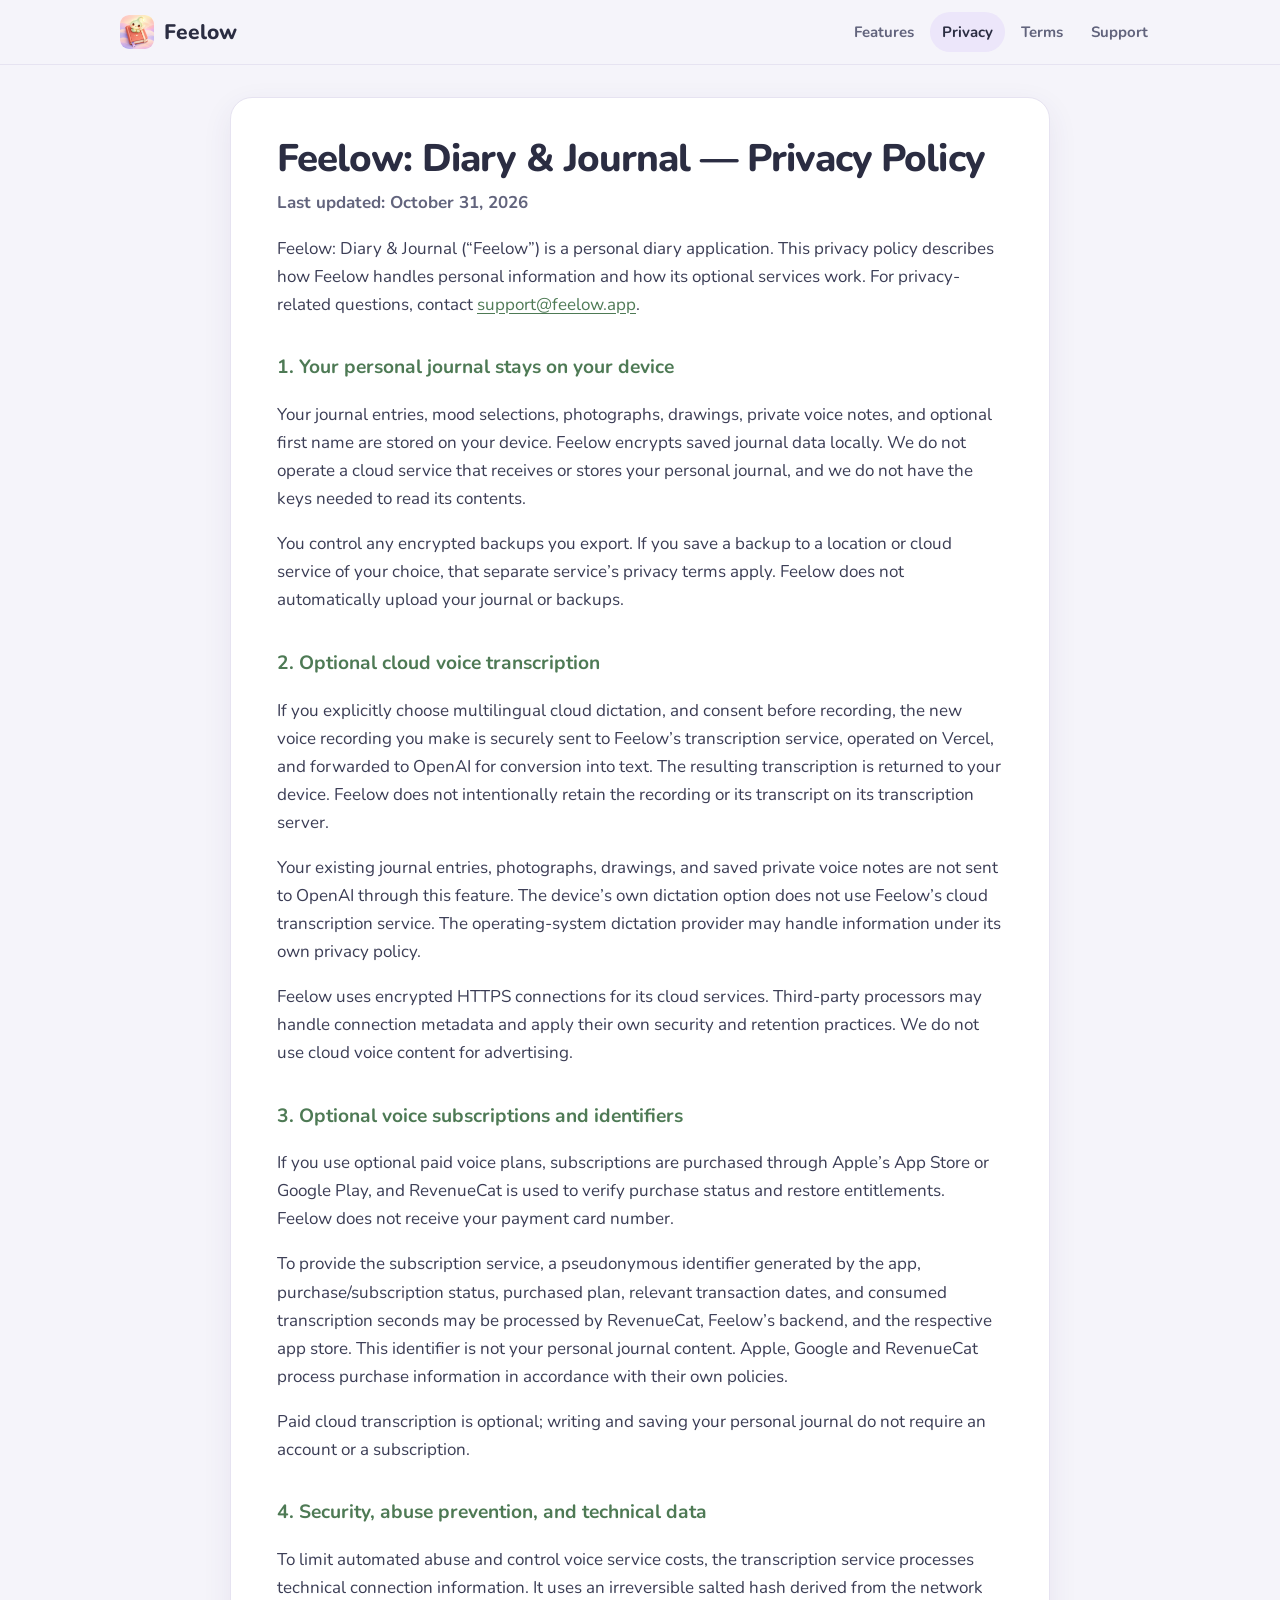
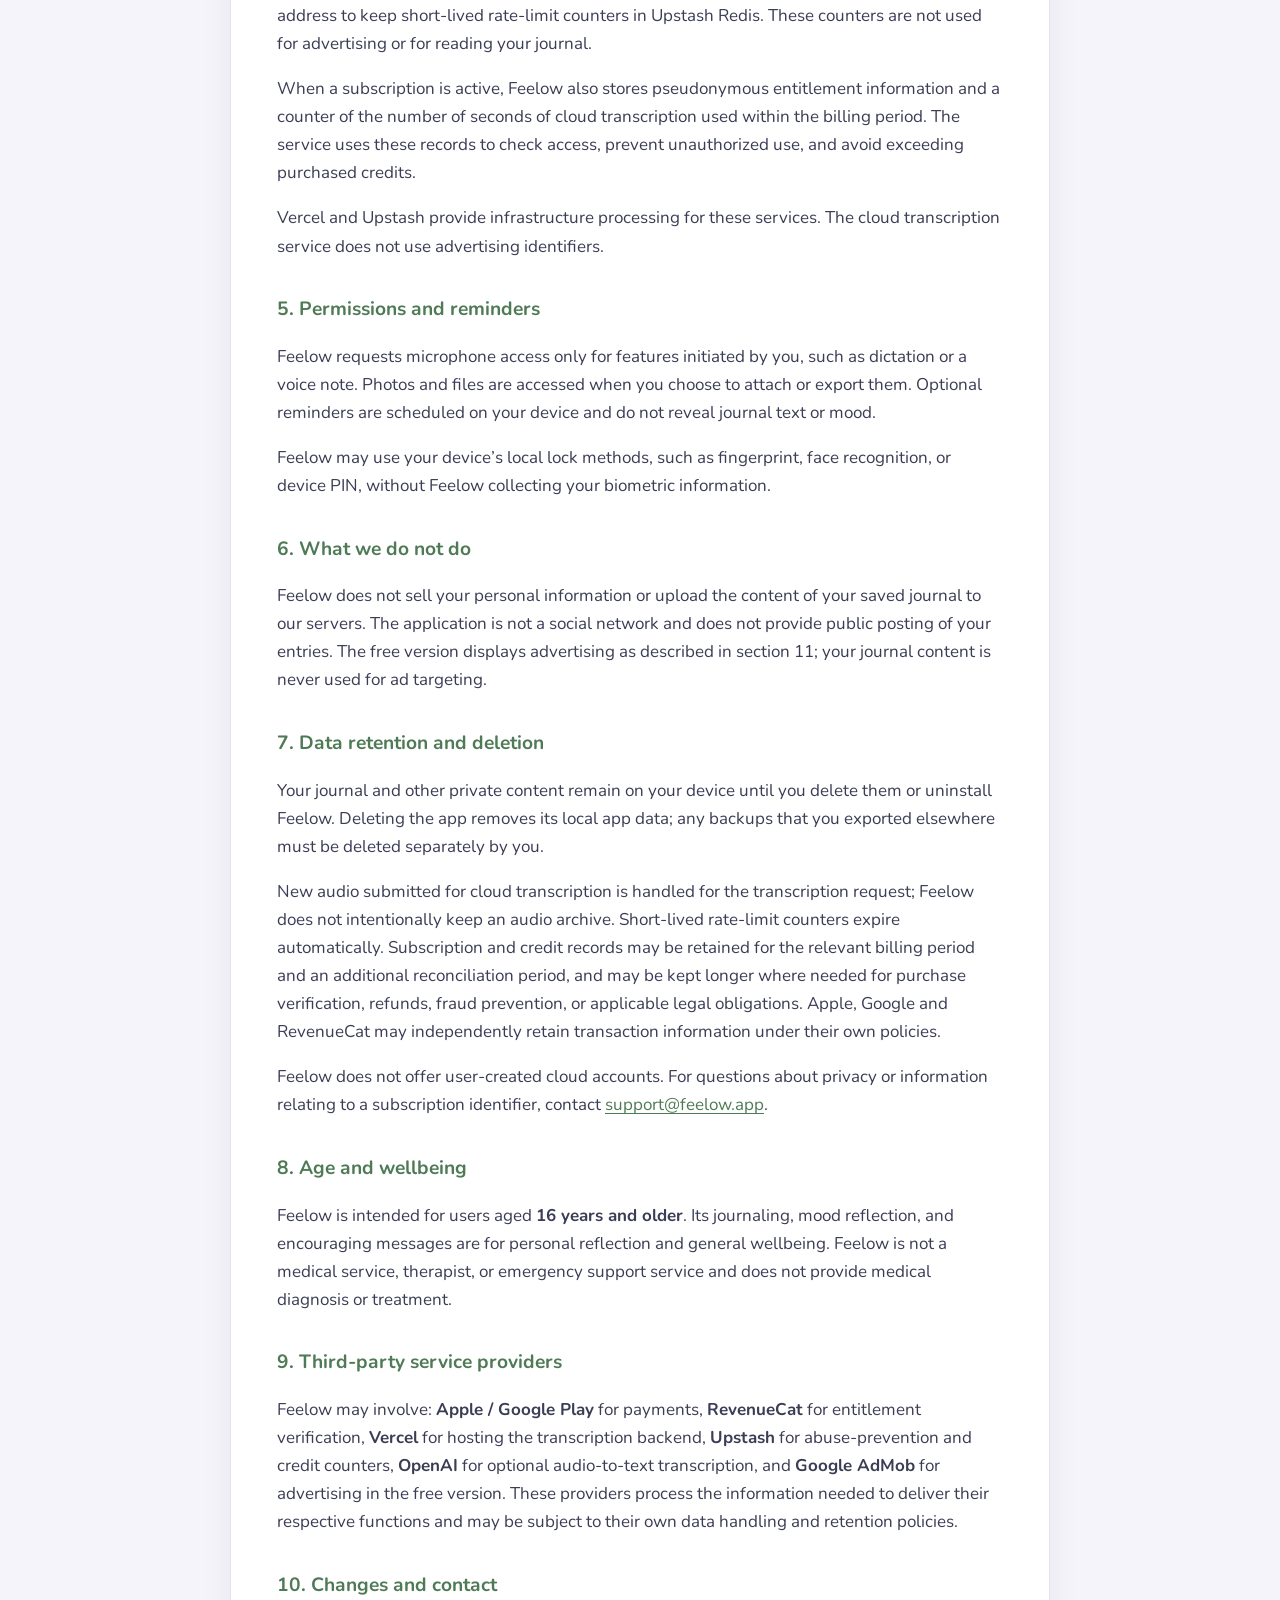
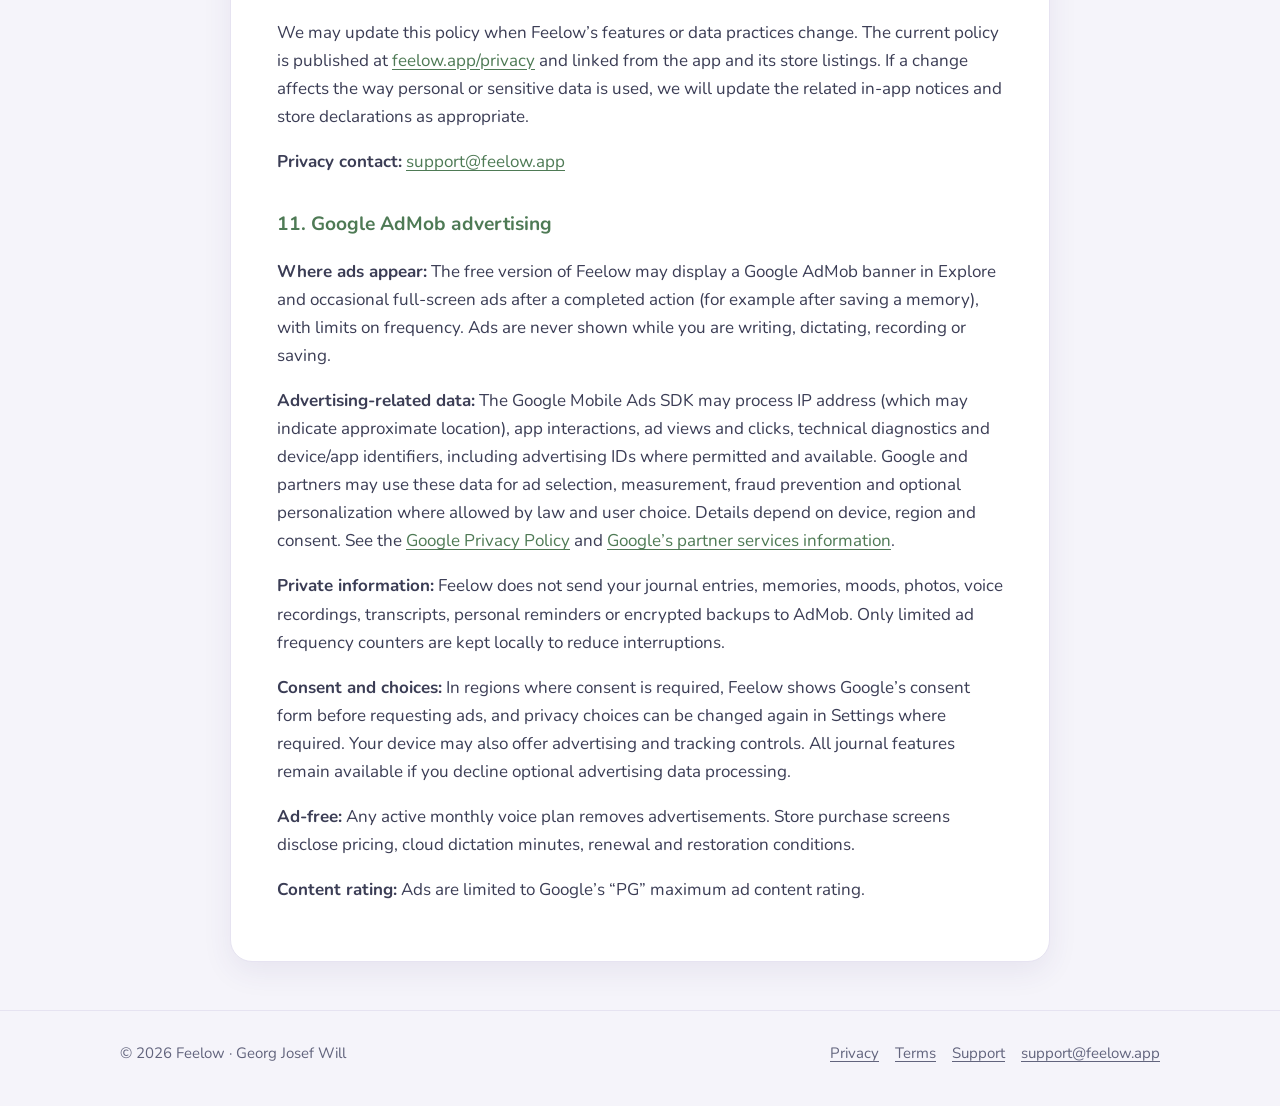
==== privacy/index.html @ 4b8e2bd8 "feat: Feelow website v1 (home, privacy, terms, support, app-ads.txt) Co-Authored-By: Claude Opus 5.5" ====
<!doctype html>
<html lang="en">
<head>
<meta charset="utf-8">
<meta name="viewport" content="width=device-width, initial-scale=1">
<title>Privacy Policy — Feelow</title>
<meta name="description" content="Privacy Policy for Feelow: Diary & Journal — local journal encryption, optional cloud dictation, subscriptions and Google AdMob advertising.">
<link rel="canonical" href="https://feelow.app/privacy/">
<meta name="theme-color" content="#F5F4FA">
<link rel="icon" type="image/png" sizes="32x32" href="/assets/img/favicon-32.png">
<link rel="apple-touch-icon" href="/assets/img/apple-touch-icon.png">
<link rel="stylesheet" href="/assets/css/site.css">
</head>
<body>
<header class="site-header">
  <div class="wrap">
    <a class="brand" href="/"><img src="/assets/img/icon-256.webp" alt="" width="34" height="34">Feelow</a>
    <nav class="nav" aria-label="Main">
      <a href="/#features">Features</a>
      <a href="/privacy/" aria-current="page">Privacy</a>
      <a href="/terms/">Terms</a>
      <a href="/support/">Support</a>
    </nav>
  </div>
</header>
<main>
<article class="doc">
<h1>Feelow: Diary &amp; Journal — Privacy Policy</h1>
<p class="updated">Last updated: October 31, 2026</p>
<p>Feelow: Diary &amp; Journal (“Feelow”) is a personal diary application. This privacy policy describes how Feelow handles personal information and how its optional services work. For privacy-related questions, contact <a href="mailto:support@feelow.app">support@feelow.app</a>.</p>

<h2>1. Your personal journal stays on your device</h2>
<p>Your journal entries, mood selections, photographs, drawings, private voice notes, and optional first name are stored on your device. Feelow encrypts saved journal data locally. We do not operate a cloud service that receives or stores your personal journal, and we do not have the keys needed to read its contents.</p>
<p>You control any encrypted backups you export. If you save a backup to a location or cloud service of your choice, that separate service’s privacy terms apply. Feelow does not automatically upload your journal or backups.</p>

<h2>2. Optional cloud voice transcription</h2>
<p>If you explicitly choose multilingual cloud dictation, and consent before recording, the new voice recording you make is securely sent to Feelow’s transcription service, operated on Vercel, and forwarded to OpenAI for conversion into text. The resulting transcription is returned to your device. Feelow does not intentionally retain the recording or its transcript on its transcription server.</p>
<p>Your existing journal entries, photographs, drawings, and saved private voice notes are not sent to OpenAI through this feature. The device’s own dictation option does not use Feelow’s cloud transcription service. The operating-system dictation provider may handle information under its own privacy policy.</p>
<p>Feelow uses encrypted HTTPS connections for its cloud services. Third-party processors may handle connection metadata and apply their own security and retention practices. We do not use cloud voice content for advertising.</p>

<h2>3. Optional voice subscriptions and identifiers</h2>
<p>If you use optional paid voice plans, subscriptions are purchased through Apple’s App Store or Google Play, and RevenueCat is used to verify purchase status and restore entitlements. Feelow does not receive your payment card number.</p>
<p>To provide the subscription service, a pseudonymous identifier generated by the app, purchase/subscription status, purchased plan, relevant transaction dates, and consumed transcription seconds may be processed by RevenueCat, Feelow’s backend, and the respective app store. This identifier is not your personal journal content. Apple, Google and RevenueCat process purchase information in accordance with their own policies.</p>
<p>Paid cloud transcription is optional; writing and saving your personal journal do not require an account or a subscription.</p>

<h2>4. Security, abuse prevention, and technical data</h2>
<p>To limit automated abuse and control voice service costs, the transcription service processes technical connection information. It uses an irreversible salted hash derived from the network address to keep short-lived rate-limit counters in Upstash Redis. These counters are not used for advertising or for reading your journal.</p>
<p>When a subscription is active, Feelow also stores pseudonymous entitlement information and a counter of the number of seconds of cloud transcription used within the billing period. The service uses these records to check access, prevent unauthorized use, and avoid exceeding purchased credits.</p>
<p>Vercel and Upstash provide infrastructure processing for these services. The cloud transcription service does not use advertising identifiers.</p>

<h2>5. Permissions and reminders</h2>
<p>Feelow requests microphone access only for features initiated by you, such as dictation or a voice note. Photos and files are accessed when you choose to attach or export them. Optional reminders are scheduled on your device and do not reveal journal text or mood.</p>
<p>Feelow may use your device’s local lock methods, such as fingerprint, face recognition, or device PIN, without Feelow collecting your biometric information.</p>

<h2>6. What we do not do</h2>
<p>Feelow does not sell your personal information or upload the content of your saved journal to our servers. The application is not a social network and does not provide public posting of your entries. The free version displays advertising as described in section 11; your journal content is never used for ad targeting.</p>

<h2>7. Data retention and deletion</h2>
<p>Your journal and other private content remain on your device until you delete them or uninstall Feelow. Deleting the app removes its local app data; any backups that you exported elsewhere must be deleted separately by you.</p>
<p>New audio submitted for cloud transcription is handled for the transcription request; Feelow does not intentionally keep an audio archive. Short-lived rate-limit counters expire automatically. Subscription and credit records may be retained for the relevant billing period and an additional reconciliation period, and may be kept longer where needed for purchase verification, refunds, fraud prevention, or applicable legal obligations. Apple, Google and RevenueCat may independently retain transaction information under their own policies.</p>
<p>Feelow does not offer user-created cloud accounts. For questions about privacy or information relating to a subscription identifier, contact <a href="mailto:support@feelow.app">support@feelow.app</a>.</p>

<h2>8. Age and wellbeing</h2>
<p>Feelow is intended for users aged <strong>16 years and older</strong>. Its journaling, mood reflection, and encouraging messages are for personal reflection and general wellbeing. Feelow is not a medical service, therapist, or emergency support service and does not provide medical diagnosis or treatment.</p>

<h2>9. Third-party service providers</h2>
<p>Feelow may involve: <strong>Apple / Google Play</strong> for payments, <strong>RevenueCat</strong> for entitlement verification, <strong>Vercel</strong> for hosting the transcription backend, <strong>Upstash</strong> for abuse-prevention and credit counters, <strong>OpenAI</strong> for optional audio-to-text transcription, and <strong>Google AdMob</strong> for advertising in the free version. These providers process the information needed to deliver their respective functions and may be subject to their own data handling and retention policies.</p>

<h2>10. Changes and contact</h2>
<p>We may update this policy when Feelow’s features or data practices change. The current policy is published at <a href="https://feelow.app/privacy/">feelow.app/privacy</a> and linked from the app and its store listings. If a change affects the way personal or sensitive data is used, we will update the related in-app notices and store declarations as appropriate.</p>
<p><strong>Privacy contact:</strong> <a href="mailto:support@feelow.app">support@feelow.app</a></p>

<h2>11. Google AdMob advertising</h2>
<p><strong>Where ads appear:</strong> The free version of Feelow may display a Google AdMob banner in Explore and occasional full-screen ads after a completed action (for example after saving a memory), with limits on frequency. Ads are never shown while you are writing, dictating, recording or saving.</p>
<p><strong>Advertising-related data:</strong> The Google Mobile Ads SDK may process IP address (which may indicate approximate location), app interactions, ad views and clicks, technical diagnostics and device/app identifiers, including advertising IDs where permitted and available. Google and partners may use these data for ad selection, measurement, fraud prevention and optional personalization where allowed by law and user choice. Details depend on device, region and consent. See the <a href="https://policies.google.com/privacy" rel="noopener">Google Privacy Policy</a> and <a href="https://policies.google.com/technologies/partner-sites" rel="noopener">Google’s partner services information</a>.</p>
<p><strong>Private information:</strong> Feelow does not send your journal entries, memories, moods, photos, voice recordings, transcripts, personal reminders or encrypted backups to AdMob. Only limited ad frequency counters are kept locally to reduce interruptions.</p>
<p><strong>Consent and choices:</strong> In regions where consent is required, Feelow shows Google’s consent form before requesting ads, and privacy choices can be changed again in Settings where required. Your device may also offer advertising and tracking controls. All journal features remain available if you decline optional advertising data processing.</p>
<p><strong>Ad-free:</strong> Any active monthly voice plan removes advertisements. Store purchase screens disclose pricing, cloud dictation minutes, renewal and restoration conditions.</p>
<p><strong>Content rating:</strong> Ads are limited to Google’s “PG” maximum ad content rating.</p>
</article>
</main>
<footer class="site-footer">
  <div class="wrap">
    <span>© 2026 Feelow · Georg Josef Will</span>
    <nav aria-label="Footer"><a href="/privacy/">Privacy</a><a href="/terms/">Terms</a><a href="/support/">Support</a><a href="mailto:support@feelow.app">support@feelow.app</a></nav>
  </div>
</footer>
</body>
</html>
---- assets/css/site.css ----
@font-face{font-family:"Nunito";src:url("../fonts/Nunito-400.ttf") format("truetype");font-weight:400;font-display:swap}
@font-face{font-family:"Nunito";src:url("../fonts/Nunito-700.ttf") format("truetype");font-weight:700;font-display:swap}
@font-face{font-family:"Nunito";src:url("../fonts/Nunito-800.ttf") format("truetype");font-weight:800;font-display:swap}

:root{
  --bg:#F5F4FA; --surface:#FFFFFF; --ink:#2B2D42; --muted:#62647D; --line:#E6E3F1;
  --sage:#7FA77A; --sage-deep:#4E7A55; --lavender:#B9A7E0; --lavender-soft:#ECE6FA;
  --honey:#F2C46D; --honey-soft:#FCF1DA; --rose:#F3B6B0;
  --radius:22px; --radius-sm:14px;
  --shadow:0 10px 30px rgba(60,52,110,.08);
  color-scheme:light;
}
*{box-sizing:border-box}
html{-webkit-text-size-adjust:100%}
body{margin:0;background:var(--bg);color:var(--ink);font-family:"Nunito",system-ui,-apple-system,"Segoe UI",Roboto,sans-serif;font-size:17px;line-height:1.65}
img{max-width:100%;height:auto;display:block}
a{color:var(--sage-deep);text-underline-offset:3px}
a:hover{color:var(--ink)}
:focus-visible{outline:3px solid var(--lavender);outline-offset:3px;border-radius:6px}
.wrap{max-width:1080px;margin:0 auto;padding:0 20px}

/* header */
.site-header{position:sticky;top:0;z-index:10;background:rgba(245,244,250,.88);backdrop-filter:saturate(1.4) blur(10px);-webkit-backdrop-filter:saturate(1.4) blur(10px);border-bottom:1px solid var(--line)}
.site-header .wrap{display:flex;align-items:center;justify-content:space-between;height:64px;gap:16px}
.brand{display:flex;align-items:center;gap:10px;font-weight:800;font-size:21px;color:var(--ink);text-decoration:none}
.brand img{width:34px;height:34px;border-radius:9px}
.nav{display:flex;gap:4px;flex-wrap:wrap}
.nav a{color:var(--muted);text-decoration:none;font-weight:700;font-size:15px;padding:8px 12px;border-radius:999px}
.nav a:hover,.nav a[aria-current="page"]{background:var(--lavender-soft);color:var(--ink)}

/* buttons */
.btn{display:inline-flex;align-items:center;gap:10px;padding:14px 22px;border-radius:999px;font-weight:800;text-decoration:none;font-size:16px;line-height:1.2;transition:transform .15s ease, box-shadow .15s ease}
.btn:hover{transform:translateY(-1px)}
.btn-primary{background:var(--ink);color:#fff;box-shadow:0 8px 20px rgba(43,45,66,.22)}
.btn-primary:hover{color:#fff}
.btn-primary small{display:block;font-weight:700;font-size:12px;opacity:.75;letter-spacing:.02em}
.btn-ghost{background:var(--surface);color:var(--muted);border:1px solid var(--line);cursor:default}
.btn svg{width:22px;height:22px;flex:none}

/* hero */
.hero{padding:56px 0 40px}
.hero .wrap{display:grid;grid-template-columns:1.1fr .9fr;gap:40px;align-items:center}
.eyebrow{display:inline-block;background:var(--honey-soft);color:#8A6418;font-weight:800;font-size:13px;letter-spacing:.06em;text-transform:uppercase;padding:6px 12px;border-radius:999px}
h1{font-size:clamp(2.2rem,5.4vw,3.6rem);line-height:1.08;letter-spacing:-.025em;margin:16px 0 16px;font-weight:800}
h1 em{font-style:normal;color:var(--sage-deep)}
.lead{font-size:clamp(1.05rem,2vw,1.22rem);color:var(--muted);max-width:34em;margin:0 0 26px}
.cta-row{display:flex;flex-wrap:wrap;gap:12px;align-items:center}
.fine{font-size:14px;color:var(--muted);margin-top:14px}
.hero-art{position:relative;aspect-ratio:1/1;max-width:440px;justify-self:center;width:100%}
.hero-art .halo{position:absolute;inset:8%;border-radius:50%;background:radial-gradient(circle at 50% 45%, #FFF6D9 0%, #EDE7FB 55%, rgba(237,231,251,0) 72%)}
.hero-art img{position:relative;width:86%;margin:7% auto 0;animation:float 6s ease-in-out infinite}
@keyframes float{0%,100%{transform:translateY(0)}50%{transform:translateY(-10px)}}
@media (prefers-reduced-motion:reduce){.hero-art img{animation:none}}

/* sections */
section{padding:44px 0}
.section-title{font-size:clamp(1.6rem,3.4vw,2.2rem);line-height:1.15;letter-spacing:-.02em;margin:0 0 10px;font-weight:800}
.section-sub{color:var(--muted);margin:0 0 28px;max-width:40em}
.grid{display:grid;gap:18px}
.grid-3{grid-template-columns:repeat(3,1fr)}
.grid-2{grid-template-columns:repeat(2,1fr)}
.card{background:var(--surface);border:1px solid var(--line);border-radius:var(--radius);padding:24px;box-shadow:var(--shadow)}
.card h3{margin:12px 0 6px;font-size:1.12rem;font-weight:800}
.card p{margin:0;color:var(--muted);font-size:16px}
.icon-dot{width:44px;height:44px;border-radius:14px;display:grid;place-items:center;font-size:22px}
.c-sage{background:#E5F0E2}.c-lav{background:var(--lavender-soft)}.c-honey{background:var(--honey-soft)}.c-rose{background:#FBE7E4}

.moods{display:flex;flex-wrap:wrap;gap:10px;margin-top:6px}
.mood{display:inline-flex;align-items:center;gap:8px;background:var(--surface);border:1px solid var(--line);border-radius:999px;padding:7px 14px;font-weight:700;font-size:15px}
.mood i{width:12px;height:12px;border-radius:50%;display:inline-block}

.scene{border-radius:var(--radius);overflow:hidden;box-shadow:var(--shadow);border:1px solid var(--line)}
.split{display:grid;grid-template-columns:1fr 1fr;gap:36px;align-items:center}

.privacy-band{background:linear-gradient(135deg,#EAF2E7 0%,#EEE8FB 100%);border-radius:28px;padding:36px;display:grid;grid-template-columns:auto 1fr;gap:28px;align-items:center}
.privacy-band img{width:150px}
.privacy-band ul{margin:10px 0 0;padding-left:20px;color:var(--ink)}
.privacy-band li{margin:4px 0}

.plans{overflow-x:auto;-webkit-overflow-scrolling:touch}
table{width:100%;border-collapse:collapse;background:var(--surface);border-radius:var(--radius-sm);overflow:hidden;border:1px solid var(--line);min-width:420px}
th,td{text-align:left;padding:12px 16px;border-bottom:1px solid var(--line);font-size:16px}
th{background:var(--lavender-soft);font-weight:800}
tr:last-child td{border-bottom:0}

.faq details{background:var(--surface);border:1px solid var(--line);border-radius:var(--radius-sm);padding:16px 20px;margin-bottom:10px}
.faq summary{cursor:pointer;font-weight:800;list-style:none;display:flex;justify-content:space-between;gap:12px}
.faq summary::-webkit-details-marker{display:none}
.faq summary::after{content:"+";font-size:22px;line-height:1;color:var(--muted)}
.faq details[open] summary::after{content:"–"}
.faq details p{margin:10px 0 0;color:var(--muted)}

/* legal / doc pages */
.doc{max-width:820px;margin:32px auto 48px;background:var(--surface);border:1px solid var(--line);border-radius:var(--radius);padding:40px 46px;box-shadow:var(--shadow)}
.doc h1{font-size:clamp(1.8rem,4vw,2.4rem);margin-top:0}
.doc h2{font-size:1.2rem;margin:2.1rem 0 .4rem;color:var(--sage-deep)}
.doc p,.doc li{color:#3B3D55}
.doc .updated{color:var(--muted);font-weight:700;margin-top:-6px}
.callout{background:var(--honey-soft);border-radius:var(--radius-sm);padding:16px 18px;margin:18px 0;color:#5B4614}

/* footer */
.site-footer{border-top:1px solid var(--line);padding:30px 0 40px;color:var(--muted);font-size:15px}
.site-footer .wrap{display:flex;flex-wrap:wrap;justify-content:space-between;gap:14px;align-items:center}
.site-footer nav{display:flex;flex-wrap:wrap;gap:16px}
.site-footer a{color:var(--muted)}

@media (max-width:860px){
  .hero .wrap,.split{grid-template-columns:1fr}
  .hero{padding-top:28px}
  .hero-art{max-width:300px;order:-1}
  .grid-3{grid-template-columns:1fr 1fr}
  .privacy-band{grid-template-columns:1fr;text-align:left;padding:26px}
  .privacy-band img{width:110px}
}
@media (max-width:600px){
  body{font-size:16px}
  .grid-3,.grid-2{grid-template-columns:1fr}
  .site-header .wrap{height:auto;padding-top:10px;padding-bottom:10px;flex-wrap:wrap}
  .nav a{padding:6px 10px;font-size:14px}
  .doc{margin:0;border:0;border-radius:0;padding:26px 18px;box-shadow:none}
  section{padding:32px 0}
}
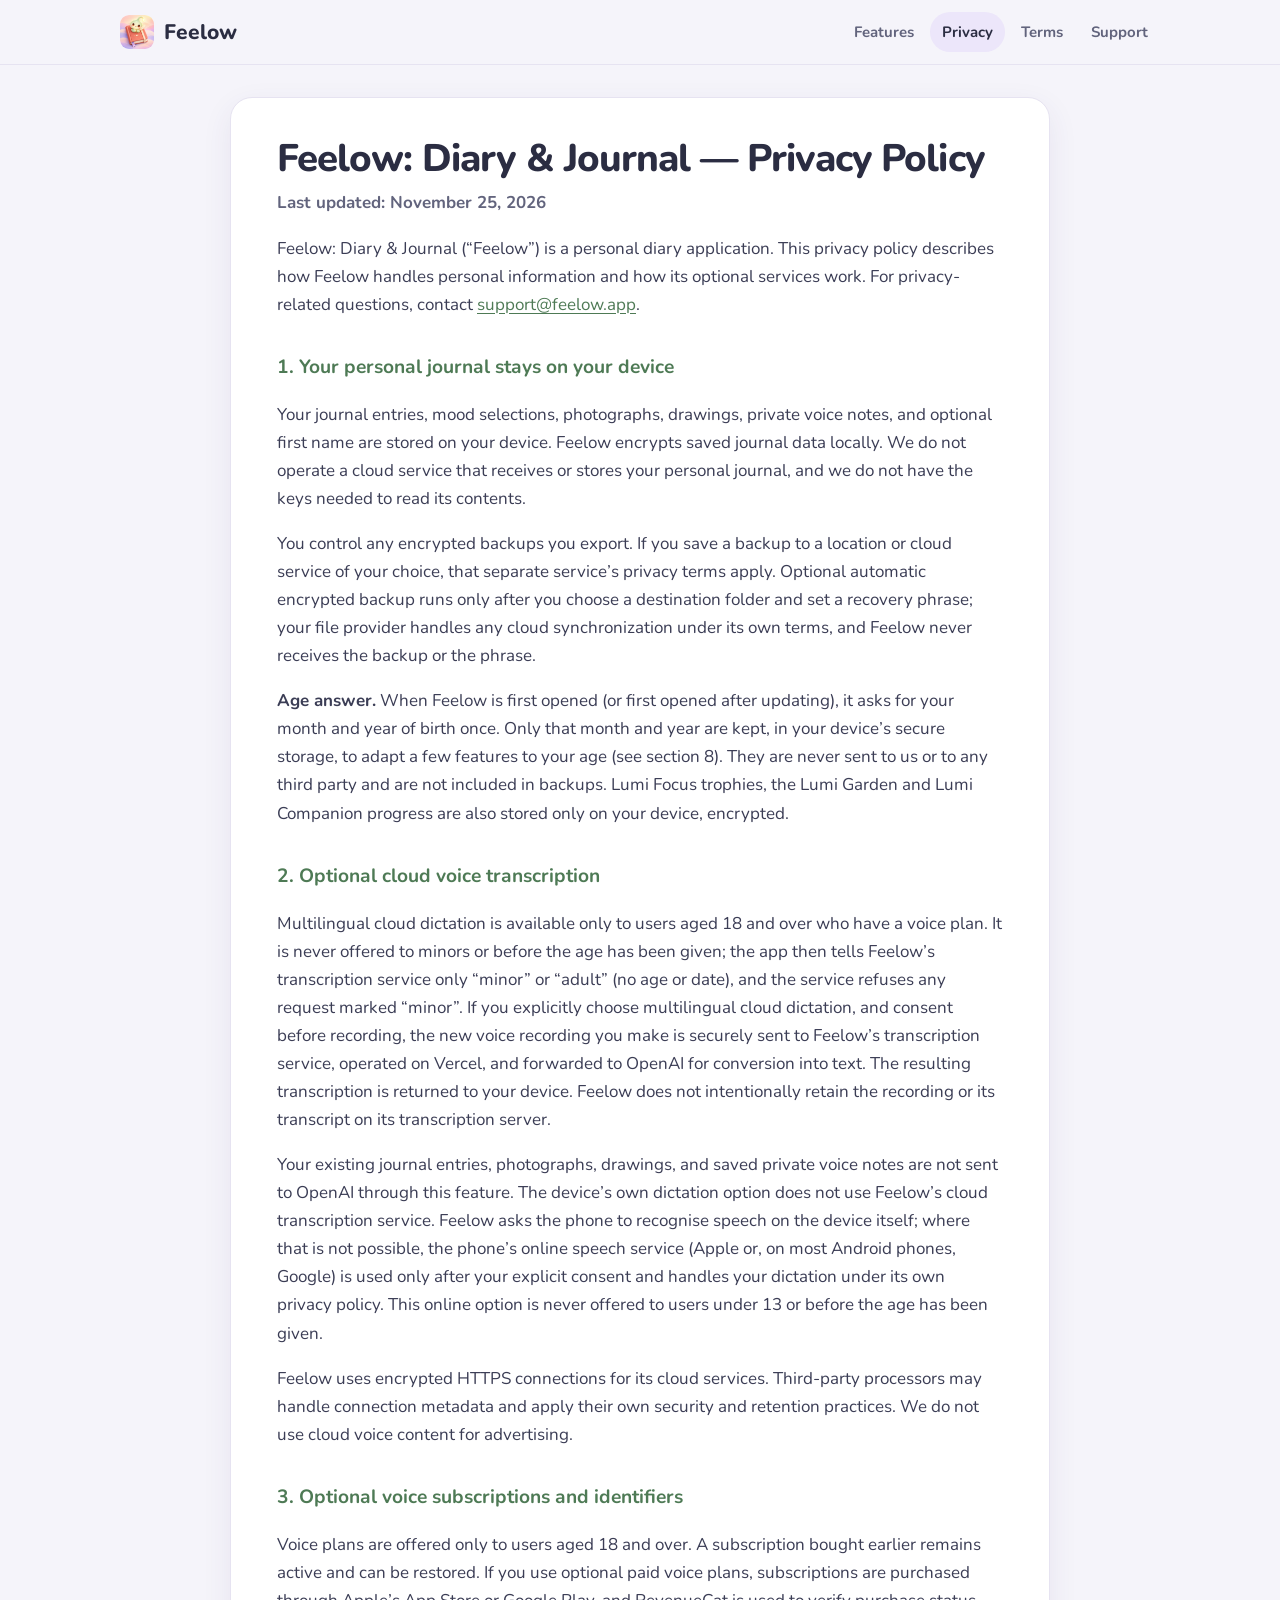
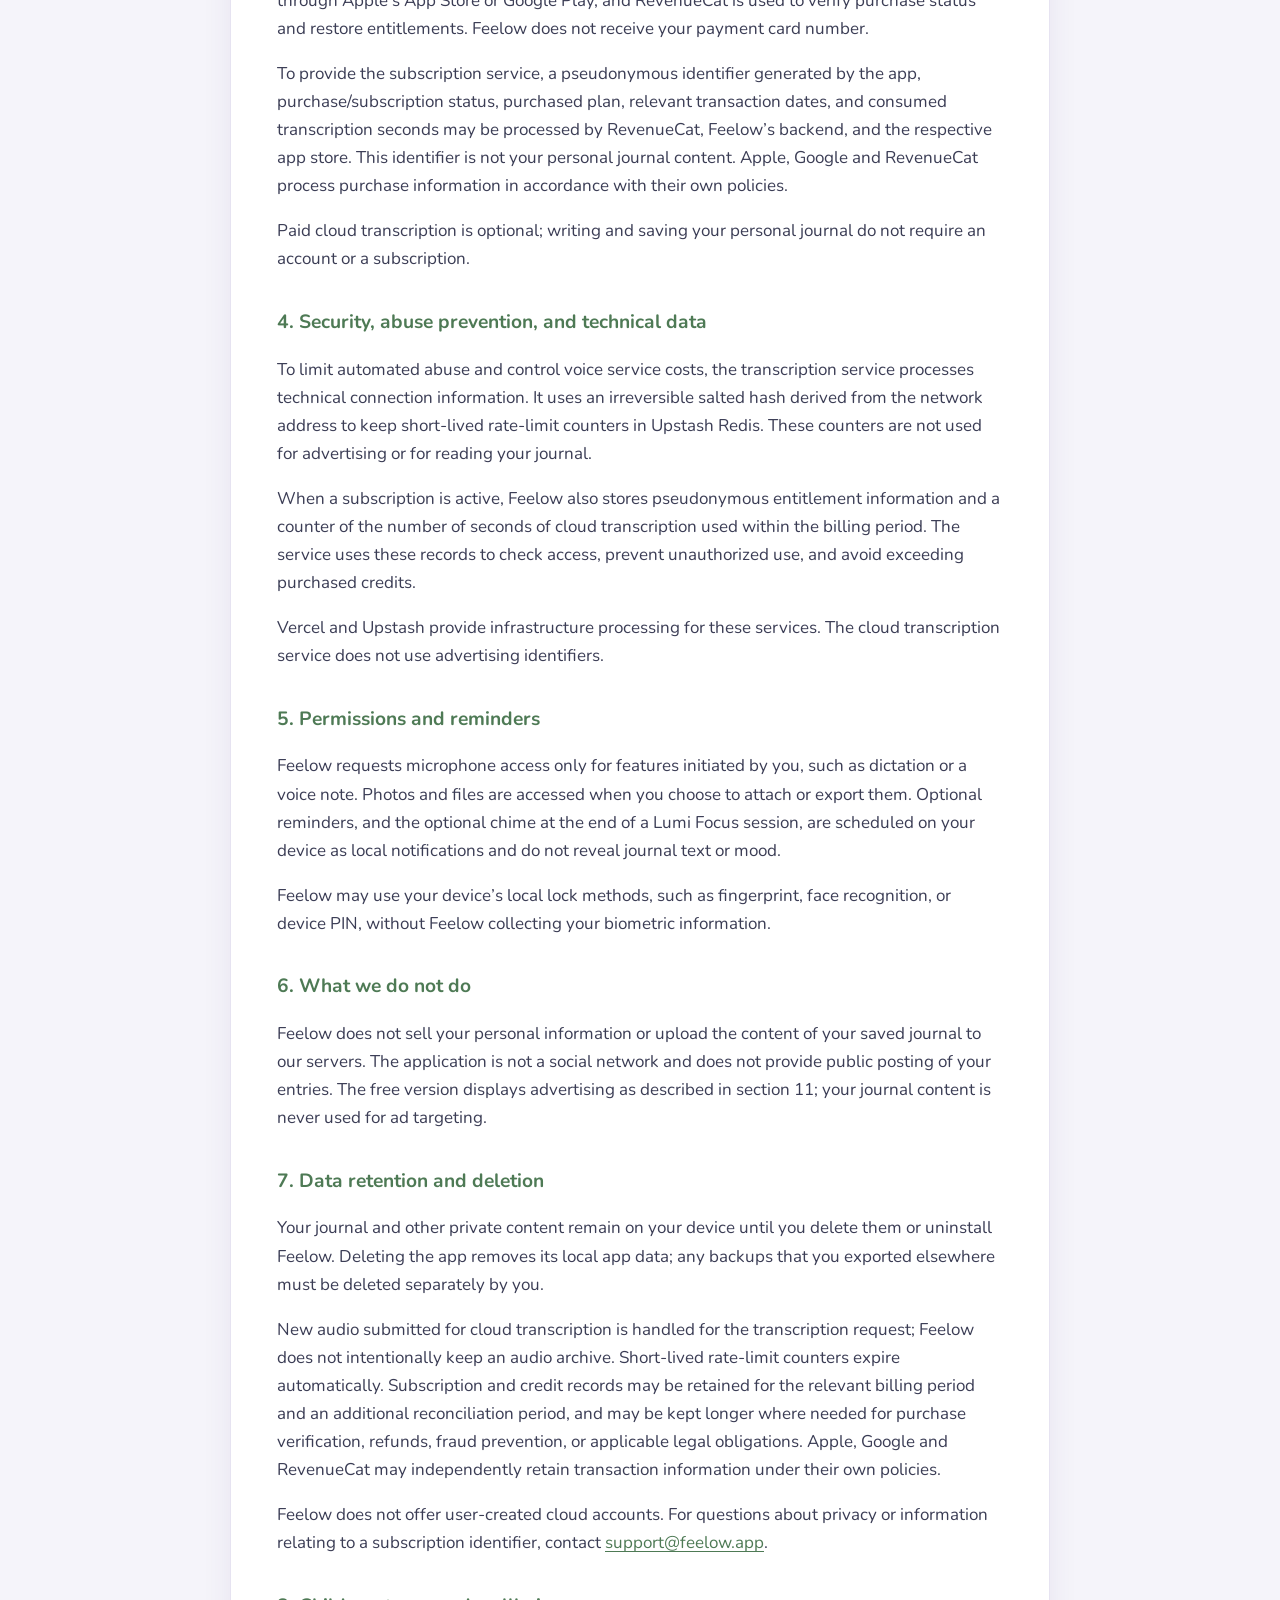
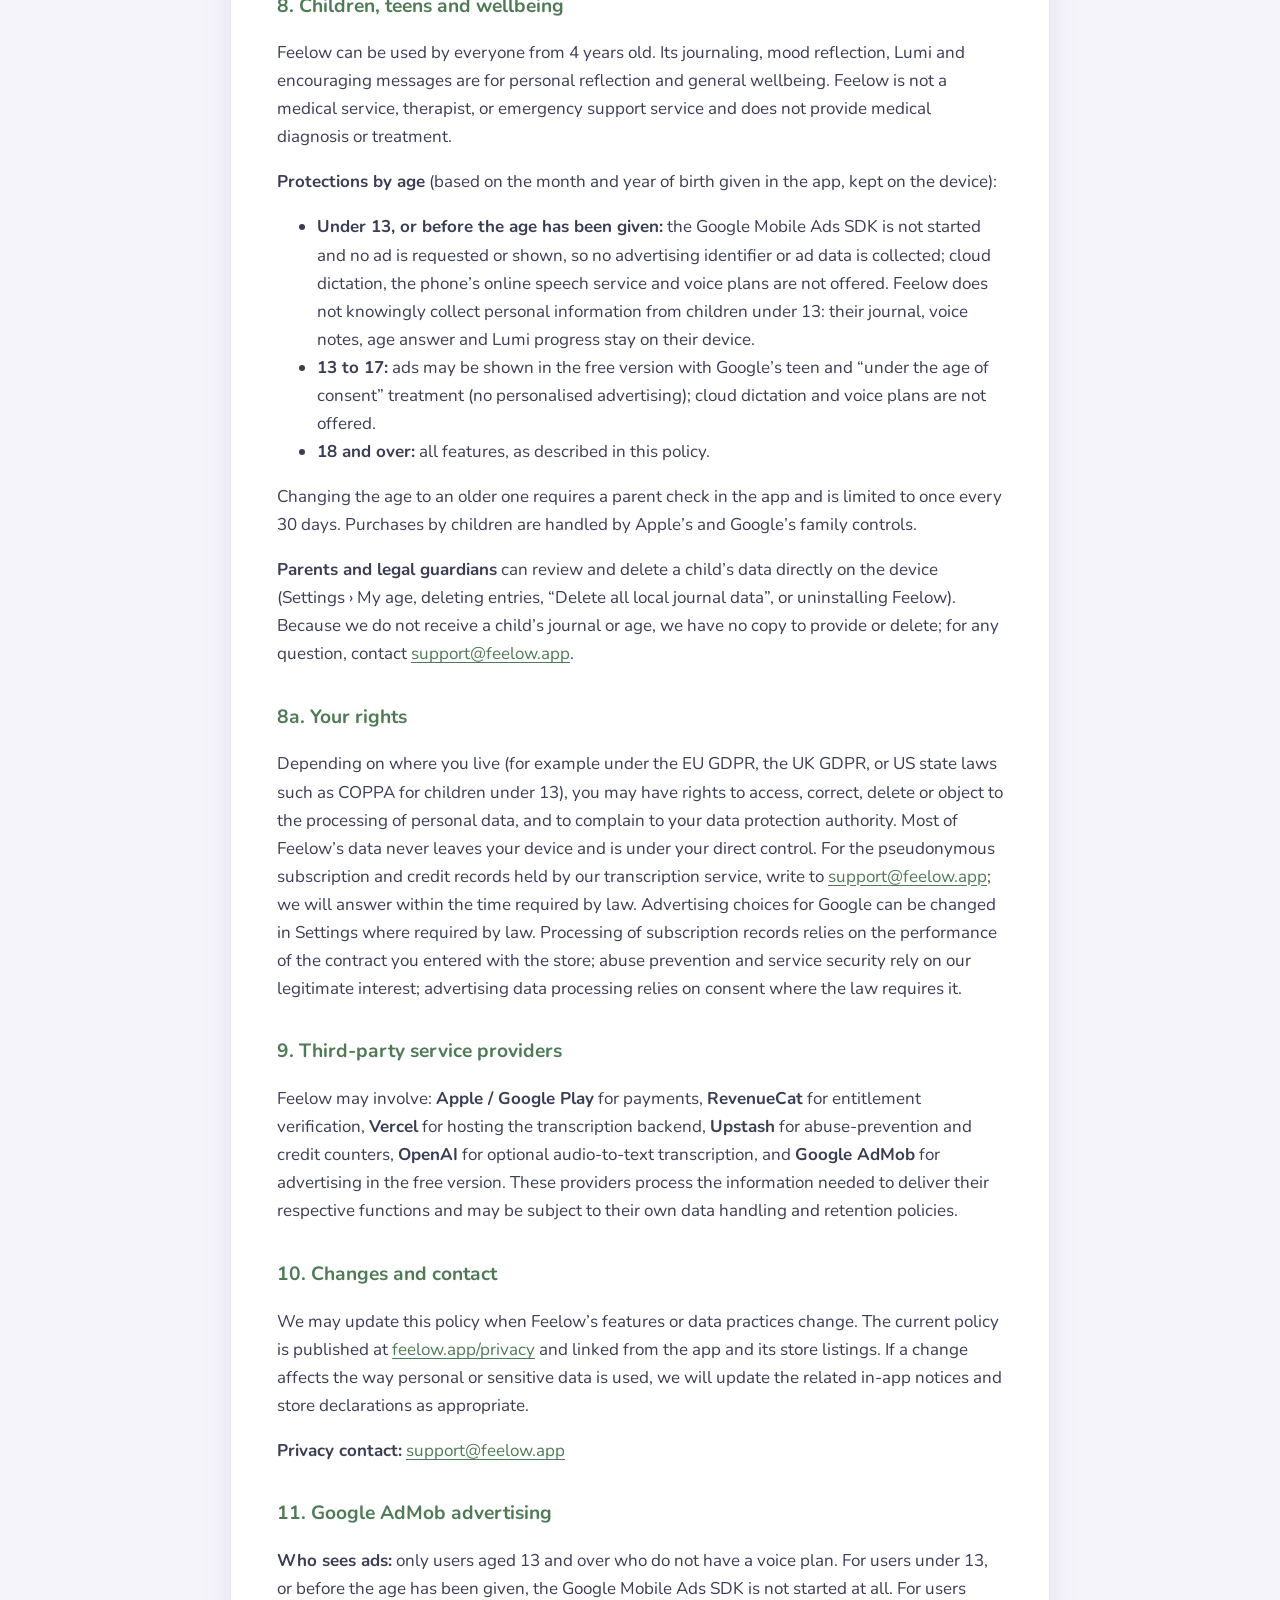
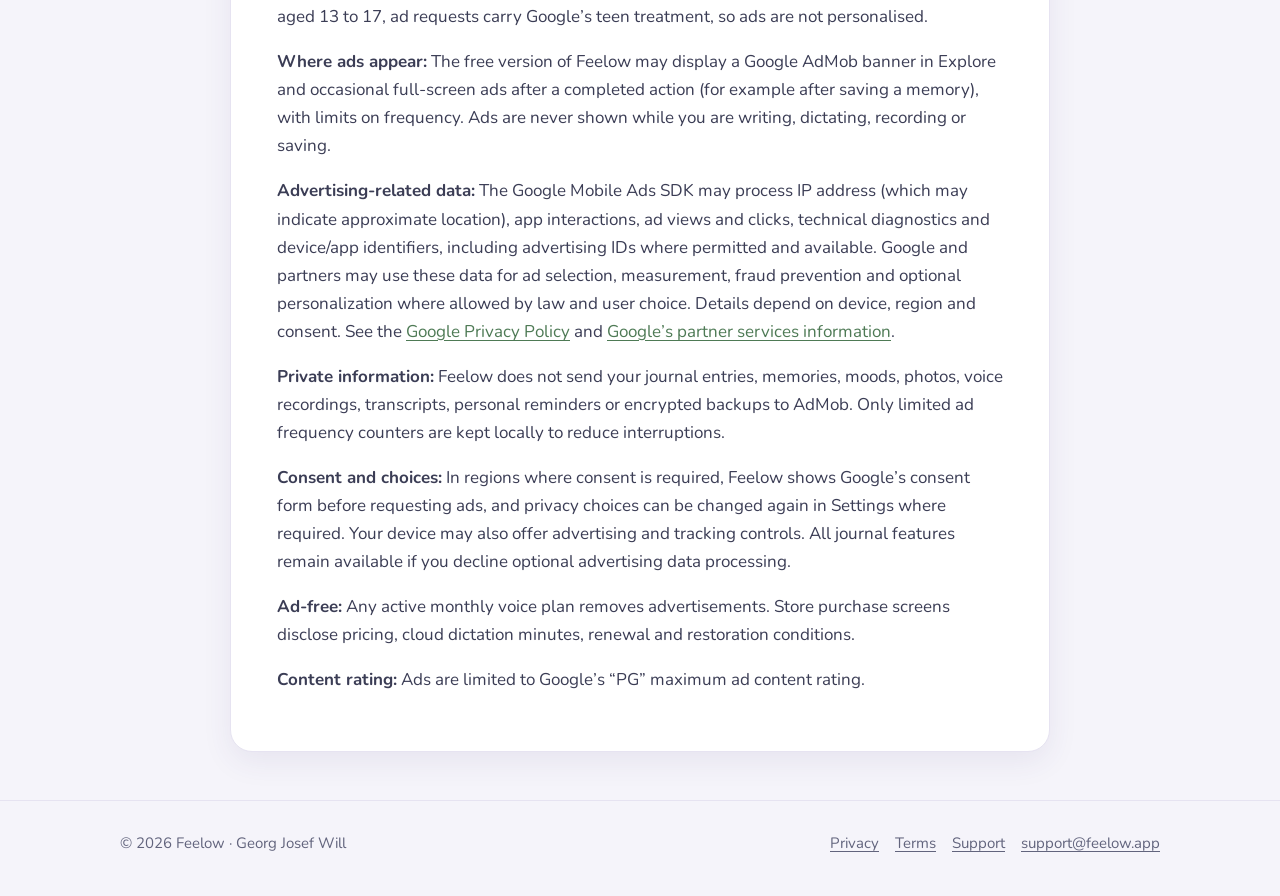
==== commit d4a5d7a7: "DRAFT (not published): Terms and Privacy for Feelow from 4 years old, age protections Pending Georg'" ====
--- a/privacy/index.html
+++ b/privacy/index.html
@@ -26,20 +26,21 @@
 <main>
 <article class="doc">
 <h1>Feelow: Diary &amp; Journal — Privacy Policy</h1>
-<p class="updated">Last updated: October 31, 2026</p>
+<p class="updated">Last updated: November 25, 2026</p>
 <p>Feelow: Diary &amp; Journal (“Feelow”) is a personal diary application. This privacy policy describes how Feelow handles personal information and how its optional services work. For privacy-related questions, contact <a href="mailto:support@feelow.app">support@feelow.app</a>.</p>
 
 <h2>1. Your personal journal stays on your device</h2>
 <p>Your journal entries, mood selections, photographs, drawings, private voice notes, and optional first name are stored on your device. Feelow encrypts saved journal data locally. We do not operate a cloud service that receives or stores your personal journal, and we do not have the keys needed to read its contents.</p>
-<p>You control any encrypted backups you export. If you save a backup to a location or cloud service of your choice, that separate service’s privacy terms apply. Feelow does not automatically upload your journal or backups.</p>
+<p>You control any encrypted backups you export. If you save a backup to a location or cloud service of your choice, that separate service’s privacy terms apply. Optional automatic encrypted backup runs only after you choose a destination folder and set a recovery phrase; your file provider handles any cloud synchronization under its own terms, and Feelow never receives the backup or the phrase.</p>
+<p><strong>Age answer.</strong> When Feelow is first opened (or first opened after updating), it asks for your month and year of birth once. Only that month and year are kept, in your device’s secure storage, to adapt a few features to your age (see section 8). They are never sent to us or to any third party and are not included in backups. Lumi Focus trophies, the Lumi Garden and Lumi Companion progress are also stored only on your device, encrypted.</p>
 
 <h2>2. Optional cloud voice transcription</h2>
-<p>If you explicitly choose multilingual cloud dictation, and consent before recording, the new voice recording you make is securely sent to Feelow’s transcription service, operated on Vercel, and forwarded to OpenAI for conversion into text. The resulting transcription is returned to your device. Feelow does not intentionally retain the recording or its transcript on its transcription server.</p>
-<p>Your existing journal entries, photographs, drawings, and saved private voice notes are not sent to OpenAI through this feature. The device’s own dictation option does not use Feelow’s cloud transcription service. The operating-system dictation provider may handle information under its own privacy policy.</p>
+<p>Multilingual cloud dictation is available only to users aged 18 and over who have a voice plan. It is never offered to minors or before the age has been given; the app then tells Feelow’s transcription service only “minor” or “adult” (no age or date), and the service refuses any request marked “minor”. If you explicitly choose multilingual cloud dictation, and consent before recording, the new voice recording you make is securely sent to Feelow’s transcription service, operated on Vercel, and forwarded to OpenAI for conversion into text. The resulting transcription is returned to your device. Feelow does not intentionally retain the recording or its transcript on its transcription server.</p>
+<p>Your existing journal entries, photographs, drawings, and saved private voice notes are not sent to OpenAI through this feature. The device’s own dictation option does not use Feelow’s cloud transcription service. Feelow asks the phone to recognise speech on the device itself; where that is not possible, the phone’s online speech service (Apple or, on most Android phones, Google) is used only after your explicit consent and handles your dictation under its own privacy policy. This online option is never offered to users under 13 or before the age has been given.</p>
 <p>Feelow uses encrypted HTTPS connections for its cloud services. Third-party processors may handle connection metadata and apply their own security and retention practices. We do not use cloud voice content for advertising.</p>
 
 <h2>3. Optional voice subscriptions and identifiers</h2>
-<p>If you use optional paid voice plans, subscriptions are purchased through Apple’s App Store or Google Play, and RevenueCat is used to verify purchase status and restore entitlements. Feelow does not receive your payment card number.</p>
+<p>Voice plans are offered only to users aged 18 and over. A subscription bought earlier remains active and can be restored. If you use optional paid voice plans, subscriptions are purchased through Apple’s App Store or Google Play, and RevenueCat is used to verify purchase status and restore entitlements. Feelow does not receive your payment card number.</p>
 <p>To provide the subscription service, a pseudonymous identifier generated by the app, purchase/subscription status, purchased plan, relevant transaction dates, and consumed transcription seconds may be processed by RevenueCat, Feelow’s backend, and the respective app store. This identifier is not your personal journal content. Apple, Google and RevenueCat process purchase information in accordance with their own policies.</p>
 <p>Paid cloud transcription is optional; writing and saving your personal journal do not require an account or a subscription.</p>
 
@@ -49,7 +50,7 @@
 <p>Vercel and Upstash provide infrastructure processing for these services. The cloud transcription service does not use advertising identifiers.</p>
 
 <h2>5. Permissions and reminders</h2>
-<p>Feelow requests microphone access only for features initiated by you, such as dictation or a voice note. Photos and files are accessed when you choose to attach or export them. Optional reminders are scheduled on your device and do not reveal journal text or mood.</p>
+<p>Feelow requests microphone access only for features initiated by you, such as dictation or a voice note. Photos and files are accessed when you choose to attach or export them. Optional reminders, and the optional chime at the end of a Lumi Focus session, are scheduled on your device as local notifications and do not reveal journal text or mood.</p>
 <p>Feelow may use your device’s local lock methods, such as fingerprint, face recognition, or device PIN, without Feelow collecting your biometric information.</p>
 
 <h2>6. What we do not do</h2>
@@ -60,8 +61,19 @@
 <p>New audio submitted for cloud transcription is handled for the transcription request; Feelow does not intentionally keep an audio archive. Short-lived rate-limit counters expire automatically. Subscription and credit records may be retained for the relevant billing period and an additional reconciliation period, and may be kept longer where needed for purchase verification, refunds, fraud prevention, or applicable legal obligations. Apple, Google and RevenueCat may independently retain transaction information under their own policies.</p>
 <p>Feelow does not offer user-created cloud accounts. For questions about privacy or information relating to a subscription identifier, contact <a href="mailto:support@feelow.app">support@feelow.app</a>.</p>
 
-<h2>8. Age and wellbeing</h2>
-<p>Feelow is intended for users aged <strong>16 years and older</strong>. Its journaling, mood reflection, and encouraging messages are for personal reflection and general wellbeing. Feelow is not a medical service, therapist, or emergency support service and does not provide medical diagnosis or treatment.</p>
+<h2>8. Children, teens and wellbeing</h2>
+<p>Feelow can be used by everyone from 4 years old. Its journaling, mood reflection, Lumi and encouraging messages are for personal reflection and general wellbeing. Feelow is not a medical service, therapist, or emergency support service and does not provide medical diagnosis or treatment.</p>
+<p><strong>Protections by age</strong> (based on the month and year of birth given in the app, kept on the device):</p>
+<ul>
+<li><strong>Under 13, or before the age has been given:</strong> the Google Mobile Ads SDK is not started and no ad is requested or shown, so no advertising identifier or ad data is collected; cloud dictation, the phone’s online speech service and voice plans are not offered. Feelow does not knowingly collect personal information from children under 13: their journal, voice notes, age answer and Lumi progress stay on their device.</li>
+<li><strong>13 to 17:</strong> ads may be shown in the free version with Google’s teen and “under the age of consent” treatment (no personalised advertising); cloud dictation and voice plans are not offered.</li>
+<li><strong>18 and over:</strong> all features, as described in this policy.</li>
+</ul>
+<p>Changing the age to an older one requires a parent check in the app and is limited to once every 30 days. Purchases by children are handled by Apple’s and Google’s family controls.</p>
+<p><strong>Parents and legal guardians</strong> can review and delete a child’s data directly on the device (Settings › My age, deleting entries, “Delete all local journal data”, or uninstalling Feelow). Because we do not receive a child’s journal or age, we have no copy to provide or delete; for any question, contact <a href="mailto:support@feelow.app">support@feelow.app</a>.</p>
+
+<h2>8a. Your rights</h2>
+<p>Depending on where you live (for example under the EU GDPR, the UK GDPR, or US state laws such as COPPA for children under 13), you may have rights to access, correct, delete or object to the processing of personal data, and to complain to your data protection authority. Most of Feelow’s data never leaves your device and is under your direct control. For the pseudonymous subscription and credit records held by our transcription service, write to <a href="mailto:support@feelow.app">support@feelow.app</a>; we will answer within the time required by law. Advertising choices for Google can be changed in Settings where required by law. Processing of subscription records relies on the performance of the contract you entered with the store; abuse prevention and service security rely on our legitimate interest; advertising data processing relies on consent where the law requires it.</p>
 
 <h2>9. Third-party service providers</h2>
 <p>Feelow may involve: <strong>Apple / Google Play</strong> for payments, <strong>RevenueCat</strong> for entitlement verification, <strong>Vercel</strong> for hosting the transcription backend, <strong>Upstash</strong> for abuse-prevention and credit counters, <strong>OpenAI</strong> for optional audio-to-text transcription, and <strong>Google AdMob</strong> for advertising in the free version. These providers process the information needed to deliver their respective functions and may be subject to their own data handling and retention policies.</p>
@@ -71,6 +83,7 @@
 <p><strong>Privacy contact:</strong> <a href="mailto:support@feelow.app">support@feelow.app</a></p>
 
 <h2>11. Google AdMob advertising</h2>
+<p><strong>Who sees ads:</strong> only users aged 13 and over who do not have a voice plan. For users under 13, or before the age has been given, the Google Mobile Ads SDK is not started at all. For users aged 13 to 17, ad requests carry Google’s teen treatment, so ads are not personalised.</p>
 <p><strong>Where ads appear:</strong> The free version of Feelow may display a Google AdMob banner in Explore and occasional full-screen ads after a completed action (for example after saving a memory), with limits on frequency. Ads are never shown while you are writing, dictating, recording or saving.</p>
 <p><strong>Advertising-related data:</strong> The Google Mobile Ads SDK may process IP address (which may indicate approximate location), app interactions, ad views and clicks, technical diagnostics and device/app identifiers, including advertising IDs where permitted and available. Google and partners may use these data for ad selection, measurement, fraud prevention and optional personalization where allowed by law and user choice. Details depend on device, region and consent. See the <a href="https://policies.google.com/privacy" rel="noopener">Google Privacy Policy</a> and <a href="https://policies.google.com/technologies/partner-sites" rel="noopener">Google’s partner services information</a>.</p>
 <p><strong>Private information:</strong> Feelow does not send your journal entries, memories, moods, photos, voice recordings, transcripts, personal reminders or encrypted backups to AdMob. Only limited ad frequency counters are kept locally to reduce interruptions.</p>
